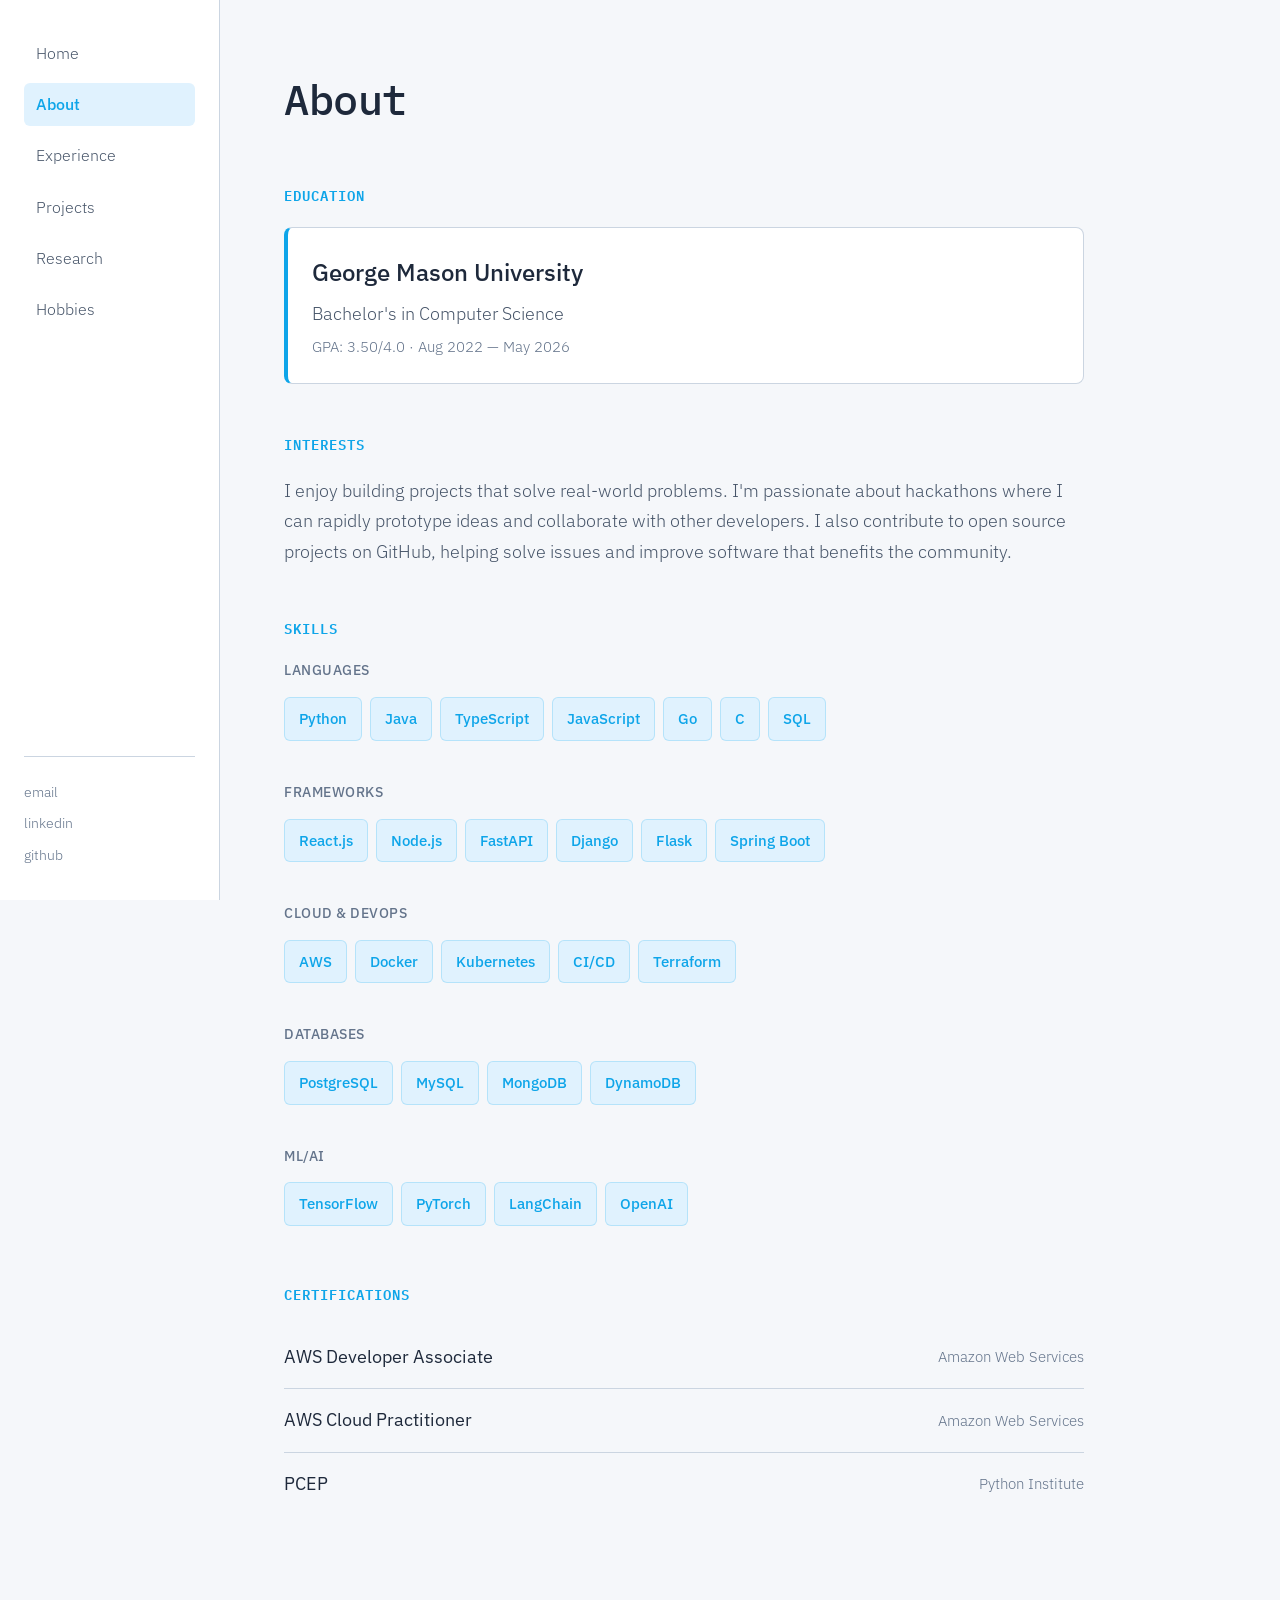
==== about.html @ 2a5b6ef7 "portfolio" ====
<!DOCTYPE html>
<html lang="en">
<head>
    <meta charset="UTF-8">
    <meta name="viewport" content="width=device-width, initial-scale=1.0">
    <title>About — Prabhath Palakurthi</title>
    <link rel="stylesheet" href="style.css">
    <link rel="preconnect" href="https://fonts.googleapis.com">
    <link rel="preconnect" href="https://fonts.gstatic.com" crossorigin>
    <link href="https://fonts.googleapis.com/css2?family=IBM+Plex+Mono:wght@400;500&family=IBM+Plex+Sans:wght@300;400;500&display=swap" rel="stylesheet">
</head>
<body>
    <nav class="sidebar">
        <ul class="nav-links">
            <li><a href="index.html">Home</a></li>
            <li><a href="about.html" class="active">About</a></li>
            <li><a href="experience.html">Experience</a></li>
            <li><a href="projects.html">Projects</a></li>
            <li><a href="research.html">Research</a></li>
            <li><a href="hobbies.html">Hobbies</a></li>
        </ul>
        <div class="nav-footer">
            <a href="mailto:palakurthiprabhath@gmail.com">email</a>
            <a href="https://www.linkedin.com/in/prabhath004/" target="_blank">linkedin</a>
            <a href="https://github.com/prabhath004" target="_blank">github</a>
        </div>
    </nav>

    <main class="content">
        <div class="page-content">
            <h1>About</h1>
            
            <section class="about-section">
                <h2>Education</h2>
                <div class="edu-card">
                    <h3>George Mason University</h3>
                    <p class="degree">Bachelor's in Computer Science</p>
                    <p class="details">GPA: 3.50/4.0 · Aug 2022 — May 2026</p>
                </div>
            </section>

            <section class="about-section">
                <h2>Interests</h2>
                <p>I enjoy building projects that solve real-world problems. I'm passionate about hackathons where I can rapidly prototype ideas and collaborate with other developers. I also contribute to open source projects on GitHub, helping solve issues and improve software that benefits the community.</p>
            </section>

            <section class="about-section">
                <h2>Skills</h2>
                <div class="skills-grid">
                    <div class="skill-category">
                        <h4>Languages</h4>
                        <div class="skill-tags">
                            <span>Python</span>
                            <span>Java</span>
                            <span>TypeScript</span>
                            <span>JavaScript</span>
                            <span>Go</span>
                            <span>C</span>
                            <span>SQL</span>
                        </div>
                    </div>
                    <div class="skill-category">
                        <h4>Frameworks</h4>
                        <div class="skill-tags">
                            <span>React.js</span>
                            <span>Node.js</span>
                            <span>FastAPI</span>
                            <span>Django</span>
                            <span>Flask</span>
                            <span>Spring Boot</span>
                        </div>
                    </div>
                    <div class="skill-category">
                        <h4>Cloud & DevOps</h4>
                        <div class="skill-tags">
                            <span>AWS</span>
                            <span>Docker</span>
                            <span>Kubernetes</span>
                            <span>CI/CD</span>
                            <span>Terraform</span>
                        </div>
                    </div>
                    <div class="skill-category">
                        <h4>Databases</h4>
                        <div class="skill-tags">
                            <span>PostgreSQL</span>
                            <span>MySQL</span>
                            <span>MongoDB</span>
                            <span>DynamoDB</span>
                        </div>
                    </div>
                    <div class="skill-category">
                        <h4>ML/AI</h4>
                        <div class="skill-tags">
                            <span>TensorFlow</span>
                            <span>PyTorch</span>
                            <span>LangChain</span>
                            <span>OpenAI</span>
                        </div>
                    </div>
                </div>
            </section>

            <section class="about-section">
                <h2>Certifications</h2>
                <ul class="cert-list">
                    <li>
                        <span class="cert-name">AWS Developer Associate</span>
                        <span class="cert-issuer">Amazon Web Services</span>
                    </li>
                    <li>
                        <span class="cert-name">AWS Cloud Practitioner</span>
                        <span class="cert-issuer">Amazon Web Services</span>
                    </li>
                    <li>
                        <span class="cert-name">PCEP</span>
                        <span class="cert-issuer">Python Institute</span>
                    </li>
                </ul>
            </section>
        </div>
    </main>
</body>
</html>
---- style.css ----
:root {
    --bg: #f5f7fa;
    --bg-sidebar: #ffffff;
    --text: #1e293b;
    --text-secondary: #475569;
    --text-muted: #64748b;
    --accent: #0ea5e9;
    --accent-hover: #0284c7;
    --accent-light: #e0f2fe;
    --accent-secondary: #8b5cf6;
    --border: #cbd5e1;
    --card-bg: #ffffff;
    --success: #10b981;
}

* {
    margin: 0;
    padding: 0;
    box-sizing: border-box;
}

body {
    font-family: 'IBM Plex Sans', -apple-system, sans-serif;
    font-weight: 300;
    font-size: 18px;
    line-height: 1.7;
    color: var(--text);
    background: var(--bg);
    -webkit-font-smoothing: antialiased;
}

/* Sidebar Navigation */
.sidebar {
    position: fixed;
    left: 0;
    top: 0;
    width: 220px;
    height: 100vh;
    background: var(--bg-sidebar);
    border-right: 1px solid var(--border);
    display: flex;
    flex-direction: column;
    padding: 32px 24px;
}

.nav-header {
    margin-bottom: 48px;
}

.logo {
    font-family: 'IBM Plex Mono', monospace;
    font-size: 20px;
    font-weight: 500;
    color: var(--accent);
    text-decoration: none;
    letter-spacing: -1px;
}

.nav-links {
    list-style: none;
    flex: 1;
}

.nav-links li {
    margin-bottom: 8px;
}

.nav-links a {
    display: block;
    padding: 8px 12px;
    color: var(--text-secondary);
    text-decoration: none;
    font-size: 16px;
    border-radius: 6px;
    transition: all 0.2s ease;
}

.nav-links a:hover {
    color: var(--accent);
    background: var(--accent-light);
    font-weight: 500;
}

.nav-links a.active {
    color: var(--accent);
    background: var(--accent-light);
    font-weight: 500;
}

.nav-footer {
    display: flex;
    flex-direction: column;
    gap: 8px;
    padding-top: 24px;
    border-top: 1px solid var(--border);
}

.nav-footer a {
    font-size: 14px;
    color: var(--text-muted);
    text-decoration: none;
    transition: color 0.2s;
}

.nav-footer a:hover {
    color: var(--accent);
}

/* Main Content */
.content {
    margin-left: 220px;
    min-height: 100vh;
    padding: 64px;
}

.page-content {
    max-width: 800px;
}

h1 {
    font-family: 'IBM Plex Mono', monospace;
    font-size: 42px;
    font-weight: 500;
    letter-spacing: -0.5px;
    margin-bottom: 12px;
    color: var(--text);
}

h2 {
    font-family: 'IBM Plex Mono', monospace;
    font-size: 14px;
    font-weight: 600;
    text-transform: uppercase;
    letter-spacing: 1px;
    color: var(--accent);
    margin-bottom: 20px;
    margin-top: 48px;
}

h3 {
    font-size: 24px;
    font-weight: 500;
    margin-bottom: 6px;
}

h4 {
    font-size: 14px;
    font-weight: 500;
    text-transform: uppercase;
    letter-spacing: 0.5px;
    color: var(--text-muted);
    margin-bottom: 14px;
}

p {
    color: var(--text-secondary);
}

/* Home Page */
.greeting {
    font-size: 16px;
    color: var(--accent);
    font-weight: 500;
    margin-bottom: 6px;
}

.subtitle {
    font-size: 22px;
    color: var(--text-muted);
    margin-bottom: 32px;
}

.intro {
    margin-bottom: 48px;
}

.intro p {
    margin-bottom: 16px;
    font-size: 19px;
    line-height: 1.8;
}

.quick-stats {
    display: flex;
    gap: 48px;
    margin-bottom: 48px;
}

.stat {
    display: flex;
    flex-direction: column;
}

.stat-number {
    font-family: 'IBM Plex Mono', monospace;
    font-size: 42px;
    font-weight: 500;
    color: var(--accent);
    background: linear-gradient(135deg, var(--accent), var(--accent-secondary));
    -webkit-background-clip: text;
    -webkit-text-fill-color: transparent;
    background-clip: text;
}

.stat-label {
    font-size: 15px;
    color: var(--text-muted);
}

.cta {
    display: flex;
    gap: 12px;
}

.btn {
    display: inline-block;
    padding: 14px 28px;
    font-size: 16px;
    font-weight: 400;
    text-decoration: none;
    border-radius: 6px;
    transition: all 0.2s ease;
}

.btn:not(.btn-outline) {
    background: var(--accent);
    color: white;
}

.btn:not(.btn-outline):hover {
    background: var(--accent-hover);
}

.btn-outline {
    background: transparent;
    color: var(--text-secondary);
    border: 1px solid var(--border);
}

.btn-outline:hover {
    border-color: var(--accent);
    color: var(--accent);
    background: var(--accent-light);
}

/* About Page */
.about-section {
    margin-bottom: 48px;
}

.edu-card {
    padding: 24px;
    background: var(--card-bg);
    border: 1px solid var(--border);
    border-radius: 8px;
    border-left: 4px solid var(--accent);
}

.edu-card h3 {
    color: var(--text);
}

.degree {
    color: var(--text-secondary);
    margin-bottom: 4px;
}

.details {
    font-size: 15px;
    color: var(--text-muted);
}

.skills-grid {
    display: grid;
    gap: 32px;
}

.skill-category {
    margin-bottom: 8px;
}

.skill-tags {
    display: flex;
    flex-wrap: wrap;
    gap: 8px;
}

.skill-tags span {
    padding: 8px 14px;
    background: var(--accent-light);
    color: var(--accent);
    font-size: 15px;
    border-radius: 6px;
    font-weight: 500;
    border: 1px solid rgba(14, 165, 233, 0.2);
}

.cert-list {
    list-style: none;
}

.cert-list li {
    display: flex;
    justify-content: space-between;
    align-items: center;
    padding: 16px 0;
    border-bottom: 1px solid var(--border);
}

.cert-list li:last-child {
    border-bottom: none;
}

.cert-name {
    font-weight: 400;
    color: var(--text);
}

.cert-issuer {
    font-size: 15px;
    color: var(--text-muted);
}

/* Experience Page */
.timeline {
    position: relative;
}

.exp-card {
    display: grid;
    grid-template-columns: 160px 1fr;
    gap: 32px;
    padding: 32px 0;
    border-bottom: 1px solid var(--border);
}

.exp-card:last-child {
    border-bottom: none;
}

.exp-date {
    font-family: 'IBM Plex Mono', monospace;
    font-size: 14px;
    color: var(--text-muted);
    padding-top: 4px;
}

.exp-content h3 {
    color: var(--text);
}

.exp-role {
    font-size: 16px;
    color: var(--accent);
    margin-bottom: 16px;
}

.exp-points {
    list-style: none;
}

.exp-points li {
    position: relative;
    padding-left: 16px;
    margin-bottom: 10px;
    font-size: 16px;
    color: var(--text-secondary);
    line-height: 1.7;
}

.exp-points li::before {
    content: "–";
    position: absolute;
    left: 0;
    color: var(--accent);
    font-weight: 600;
}

/* Projects Page */
.projects-grid {
    display: grid;
    gap: 24px;
}

.project-card {
    padding: 28px;
    background: var(--card-bg);
    border: 1px solid var(--border);
    border-radius: 8px;
    transition: all 0.2s ease;
    box-shadow: 0 1px 3px rgba(0, 0, 0, 0.05);
}

.project-card:hover {
    border-color: var(--accent);
    box-shadow: 0 4px 12px rgba(14, 165, 233, 0.15);
    transform: translateY(-2px);
}

.project-header {
    display: flex;
    align-items: center;
    gap: 12px;
    margin-bottom: 8px;
}

.project-tag {
    font-family: 'IBM Plex Mono', monospace;
    font-size: 12px;
    text-transform: uppercase;
    letter-spacing: 0.5px;
    padding: 6px 10px;
    background: linear-gradient(135deg, var(--accent-light), #bae6fd);
    color: var(--accent);
    border-radius: 4px;
    font-weight: 600;
}

.project-event {
    font-size: 15px;
    color: var(--text-muted);
    margin-bottom: 8px;
}

.project-achievement {
    font-size: 14px;
    color: var(--accent);
    font-weight: 600;
    margin-bottom: 12px;
    display: inline-block;
    padding: 4px 12px;
    background: var(--accent-light);
    border-radius: 12px;
}

.project-desc {
    font-size: 16px;
    margin-bottom: 16px;
    line-height: 1.7;
}

.project-links {
    margin-bottom: 16px;
    display: flex;
    align-items: center;
    gap: 8px;
}

.project-links a {
    color: var(--accent);
    text-decoration: none;
    font-size: 15px;
    font-weight: 500;
    transition: color 0.2s ease;
}

.project-links a:hover {
    color: var(--accent-hover);
    text-decoration: underline;
}

.link-sep {
    color: var(--text-muted);
    font-size: 14px;
}

.project-tech {
    display: flex;
    flex-wrap: wrap;
    gap: 6px;
}

.project-tech span {
    font-family: 'IBM Plex Mono', monospace;
    font-size: 13px;
    padding: 6px 10px;
    background: #f1f5f9;
    color: var(--text-secondary);
    border-radius: 4px;
    border: 1px solid var(--border);
}

/* Research Page */
.research-areas {
    display: grid;
    grid-template-columns: repeat(2, 1fr);
    gap: 24px;
    margin-top: 24px;
}

.research-card {
    padding: 24px;
    background: var(--card-bg);
    border: 1px solid var(--border);
    border-radius: 8px;
    border-left: 4px solid var(--accent);
    transition: all 0.2s ease;
}

.research-card:hover {
    box-shadow: 0 4px 12px rgba(14, 165, 233, 0.15);
    transform: translateY(-2px);
}

.research-card h3 {
    font-size: 20px;
    margin-bottom: 12px;
    color: var(--text);
}

.research-card p {
    font-size: 16px;
    line-height: 1.7;
    color: var(--text-secondary);
}

/* Hobbies Page */
.hobbies-intro {
    font-size: 20px;
    margin-bottom: 40px;
}

.hobbies-grid {
    display: grid;
    grid-template-columns: repeat(2, 1fr);
    gap: 20px;
    margin-bottom: 40px;
}

.hobby-card {
    padding: 24px;
    background: white;
    border: 1px solid var(--border);
    border-radius: 8px;
}

.hobby-icon {
    font-size: 24px;
    margin-bottom: 12px;
}

.hobby-card h3 {
    font-size: 16px;
    margin-bottom: 8px;
}

.hobby-card p {
    font-size: 14px;
}

.hobbies-note {
    font-size: 14px;
    color: var(--text-muted);
    font-style: italic;
}

/* Hiking Section */
.hiking-trails {
    display: grid;
    gap: 24px;
}

.trail-card {
    display: grid;
    grid-template-columns: 280px 1fr;
    gap: 32px;
    padding: 32px;
    background: var(--card-bg);
    border: 1px solid var(--border);
    border-radius: 8px;
    transition: all 0.2s ease;
    box-shadow: 0 1px 3px rgba(0, 0, 0, 0.05);
}

.trail-card:hover {
    box-shadow: 0 4px 12px rgba(14, 165, 233, 0.15);
    border-color: var(--accent);
}

.trail-image {
    width: 100%;
    height: 220px;
    border-radius: 8px;
    overflow: hidden;
    background: var(--accent-light);
    box-shadow: 0 2px 8px rgba(0, 0, 0, 0.1);
}

.trail-image img {
    width: 100%;
    height: 100%;
    object-fit: cover;
    border-radius: 8px;
    display: block;
    transition: transform 0.3s ease;
}

.trail-card:hover .trail-image img {
    transform: scale(1.05);
}

.trail-info h3 {
    font-size: 24px;
    font-weight: 500;
    margin-bottom: 6px;
    color: var(--text);
}

.trail-location {
    font-size: 16px;
    color: var(--accent);
    font-weight: 500;
    margin-bottom: 14px;
}

.trail-desc {
    font-size: 17px;
    color: var(--text-secondary);
    line-height: 1.7;
}

/* Mobile Responsive */
@media (max-width: 768px) {
    .sidebar {
        position: fixed;
        bottom: 0;
        top: auto;
        left: 0;
        right: 0;
        width: 100%;
        height: auto;
        flex-direction: row;
        padding: 12px 16px;
        border-right: none;
        border-top: 1px solid var(--border);
        z-index: 100;
    }

    .nav-header,
    .nav-footer {
        display: none;
    }

    .nav-links {
        display: flex;
        justify-content: space-around;
        width: 100%;
    }

    .nav-links li {
        margin-bottom: 0;
    }

    .nav-links a {
        padding: 8px;
        font-size: 12px;
    }

    .content {
        margin-left: 0;
        padding: 32px 20px 80px;
    }

    h1 {
        font-size: 36px;
    }

    .quick-stats {
        gap: 24px;
    }

    .stat-number {
        font-size: 36px;
    }

    .exp-card {
        grid-template-columns: 1fr;
        gap: 8px;
    }

    .hobbies-grid {
        grid-template-columns: 1fr;
    }

    .research-areas {
        grid-template-columns: 1fr;
    }

    .trail-card {
        grid-template-columns: 1fr;
        gap: 16px;
    }

    .trail-image {
        height: 240px;
    }

    .cta {
        flex-direction: column;
    }
}
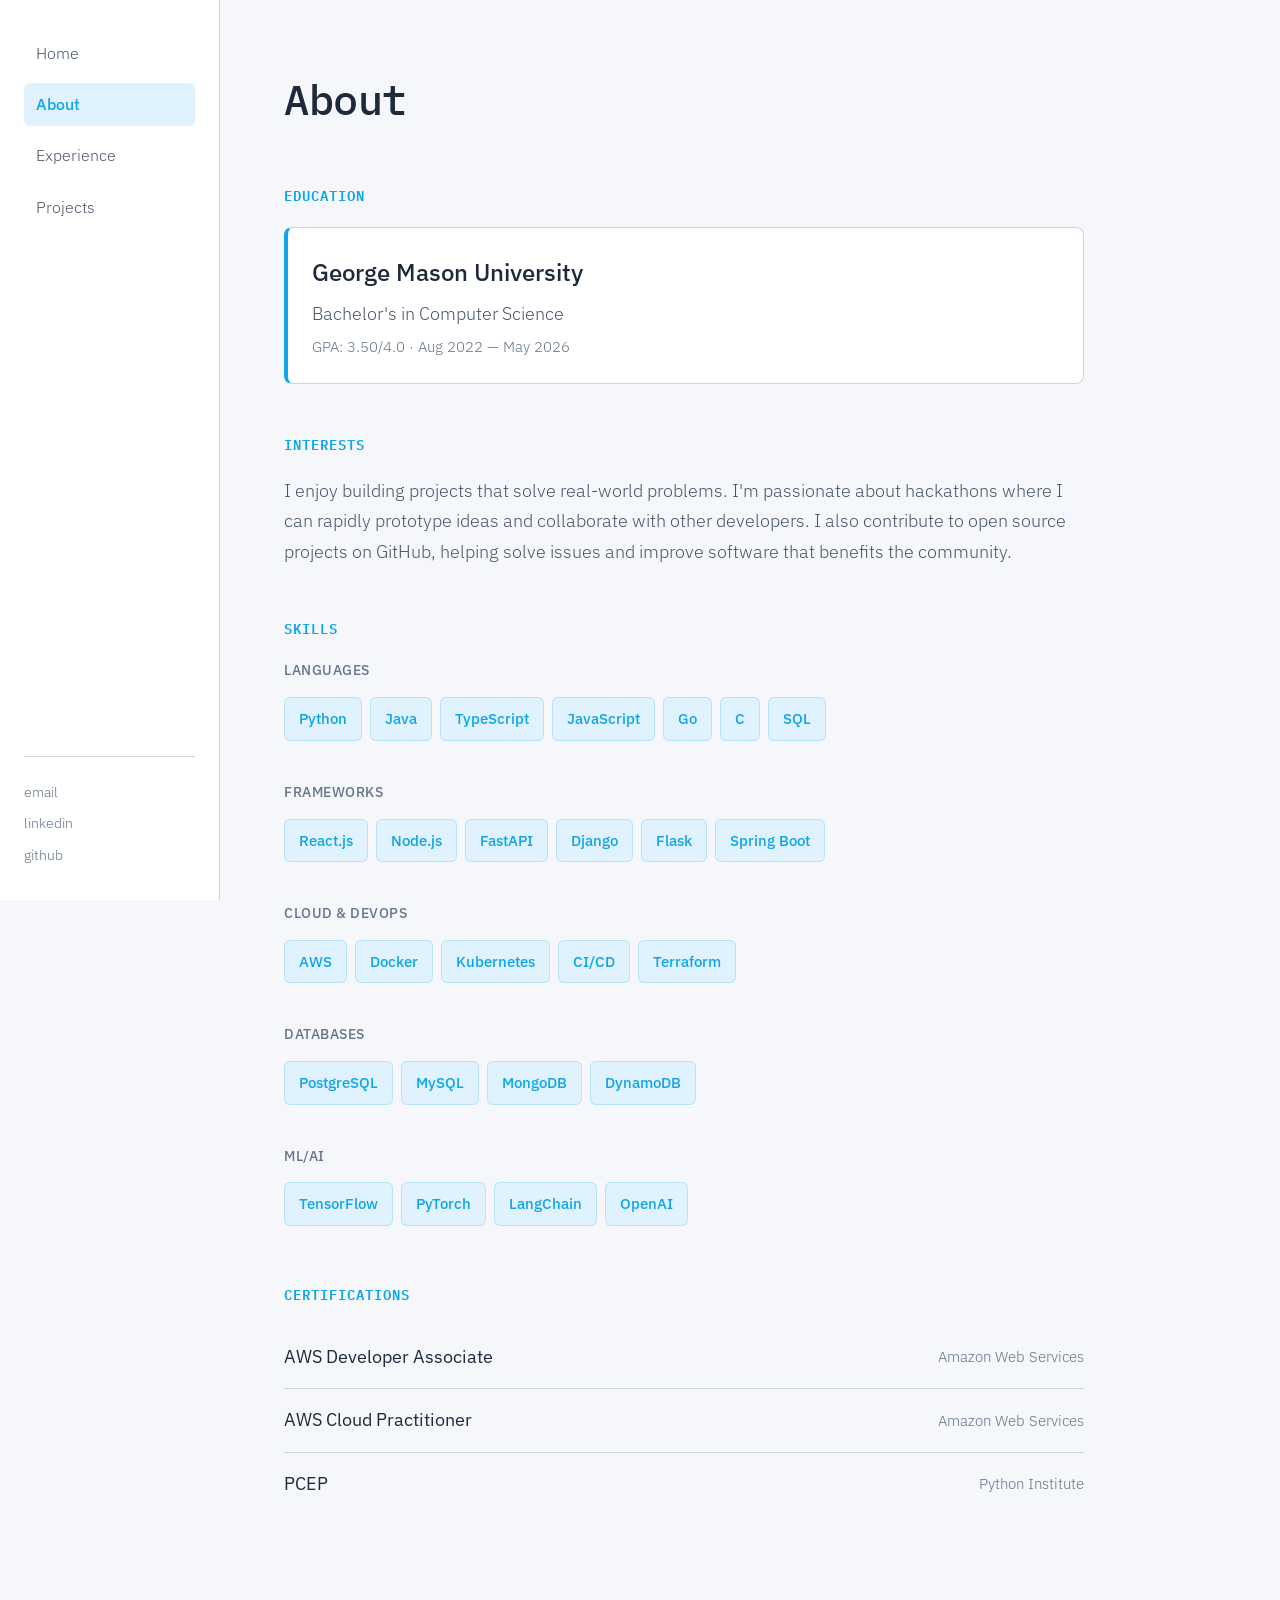
==== commit 2a9b6eb5: "updated portfolio" ====
--- a/about.html
+++ b/about.html
@@ -16,8 +16,6 @@
             <li><a href="about.html" class="active">About</a></li>
             <li><a href="experience.html">Experience</a></li>
             <li><a href="projects.html">Projects</a></li>
-            <li><a href="research.html">Research</a></li>
-            <li><a href="hobbies.html">Hobbies</a></li>
         </ul>
         <div class="nav-footer">
             <a href="mailto:palakurthiprabhath@gmail.com">email</a>
--- a/style.css
+++ b/style.css
@@ -480,144 +480,8 @@
     border: 1px solid var(--border);
 }
 
-/* Research Page */
-.research-areas {
-    display: grid;
-    grid-template-columns: repeat(2, 1fr);
-    gap: 24px;
-    margin-top: 24px;
-}
-
-.research-card {
-    padding: 24px;
-    background: var(--card-bg);
-    border: 1px solid var(--border);
-    border-radius: 8px;
-    border-left: 4px solid var(--accent);
-    transition: all 0.2s ease;
-}
-
-.research-card:hover {
-    box-shadow: 0 4px 12px rgba(14, 165, 233, 0.15);
-    transform: translateY(-2px);
-}
-
-.research-card h3 {
-    font-size: 20px;
-    margin-bottom: 12px;
-    color: var(--text);
-}
-
-.research-card p {
-    font-size: 16px;
-    line-height: 1.7;
-    color: var(--text-secondary);
-}
-
-/* Hobbies Page */
-.hobbies-intro {
-    font-size: 20px;
-    margin-bottom: 40px;
-}
-
-.hobbies-grid {
-    display: grid;
-    grid-template-columns: repeat(2, 1fr);
-    gap: 20px;
-    margin-bottom: 40px;
-}
-
-.hobby-card {
-    padding: 24px;
-    background: white;
-    border: 1px solid var(--border);
-    border-radius: 8px;
-}
-
-.hobby-icon {
-    font-size: 24px;
-    margin-bottom: 12px;
-}
-
-.hobby-card h3 {
-    font-size: 16px;
-    margin-bottom: 8px;
-}
-
-.hobby-card p {
-    font-size: 14px;
-}
-
-.hobbies-note {
-    font-size: 14px;
-    color: var(--text-muted);
-    font-style: italic;
-}
-
-/* Hiking Section */
-.hiking-trails {
-    display: grid;
-    gap: 24px;
-}
-
-.trail-card {
-    display: grid;
-    grid-template-columns: 280px 1fr;
-    gap: 32px;
-    padding: 32px;
-    background: var(--card-bg);
-    border: 1px solid var(--border);
-    border-radius: 8px;
-    transition: all 0.2s ease;
-    box-shadow: 0 1px 3px rgba(0, 0, 0, 0.05);
-}
-
-.trail-card:hover {
-    box-shadow: 0 4px 12px rgba(14, 165, 233, 0.15);
-    border-color: var(--accent);
-}
-
-.trail-image {
-    width: 100%;
-    height: 220px;
-    border-radius: 8px;
-    overflow: hidden;
-    background: var(--accent-light);
-    box-shadow: 0 2px 8px rgba(0, 0, 0, 0.1);
-}
-
-.trail-image img {
-    width: 100%;
-    height: 100%;
-    object-fit: cover;
-    border-radius: 8px;
-    display: block;
-    transition: transform 0.3s ease;
-}
-
-.trail-card:hover .trail-image img {
-    transform: scale(1.05);
-}
-
-.trail-info h3 {
-    font-size: 24px;
-    font-weight: 500;
-    margin-bottom: 6px;
-    color: var(--text);
-}
-
-.trail-location {
-    font-size: 16px;
-    color: var(--accent);
-    font-weight: 500;
-    margin-bottom: 14px;
-}
-
-.trail-desc {
-    font-size: 17px;
-    color: var(--text-secondary);
-    line-height: 1.7;
-}
+
+
 
 /* Mobile Responsive */
 @media (max-width: 768px) {
@@ -678,22 +542,6 @@
         gap: 8px;
     }
 
-    .hobbies-grid {
-        grid-template-columns: 1fr;
-    }
-
-    .research-areas {
-        grid-template-columns: 1fr;
-    }
-
-    .trail-card {
-        grid-template-columns: 1fr;
-        gap: 16px;
-    }
-
-    .trail-image {
-        height: 240px;
-    }
 
     .cta {
         flex-direction: column;
